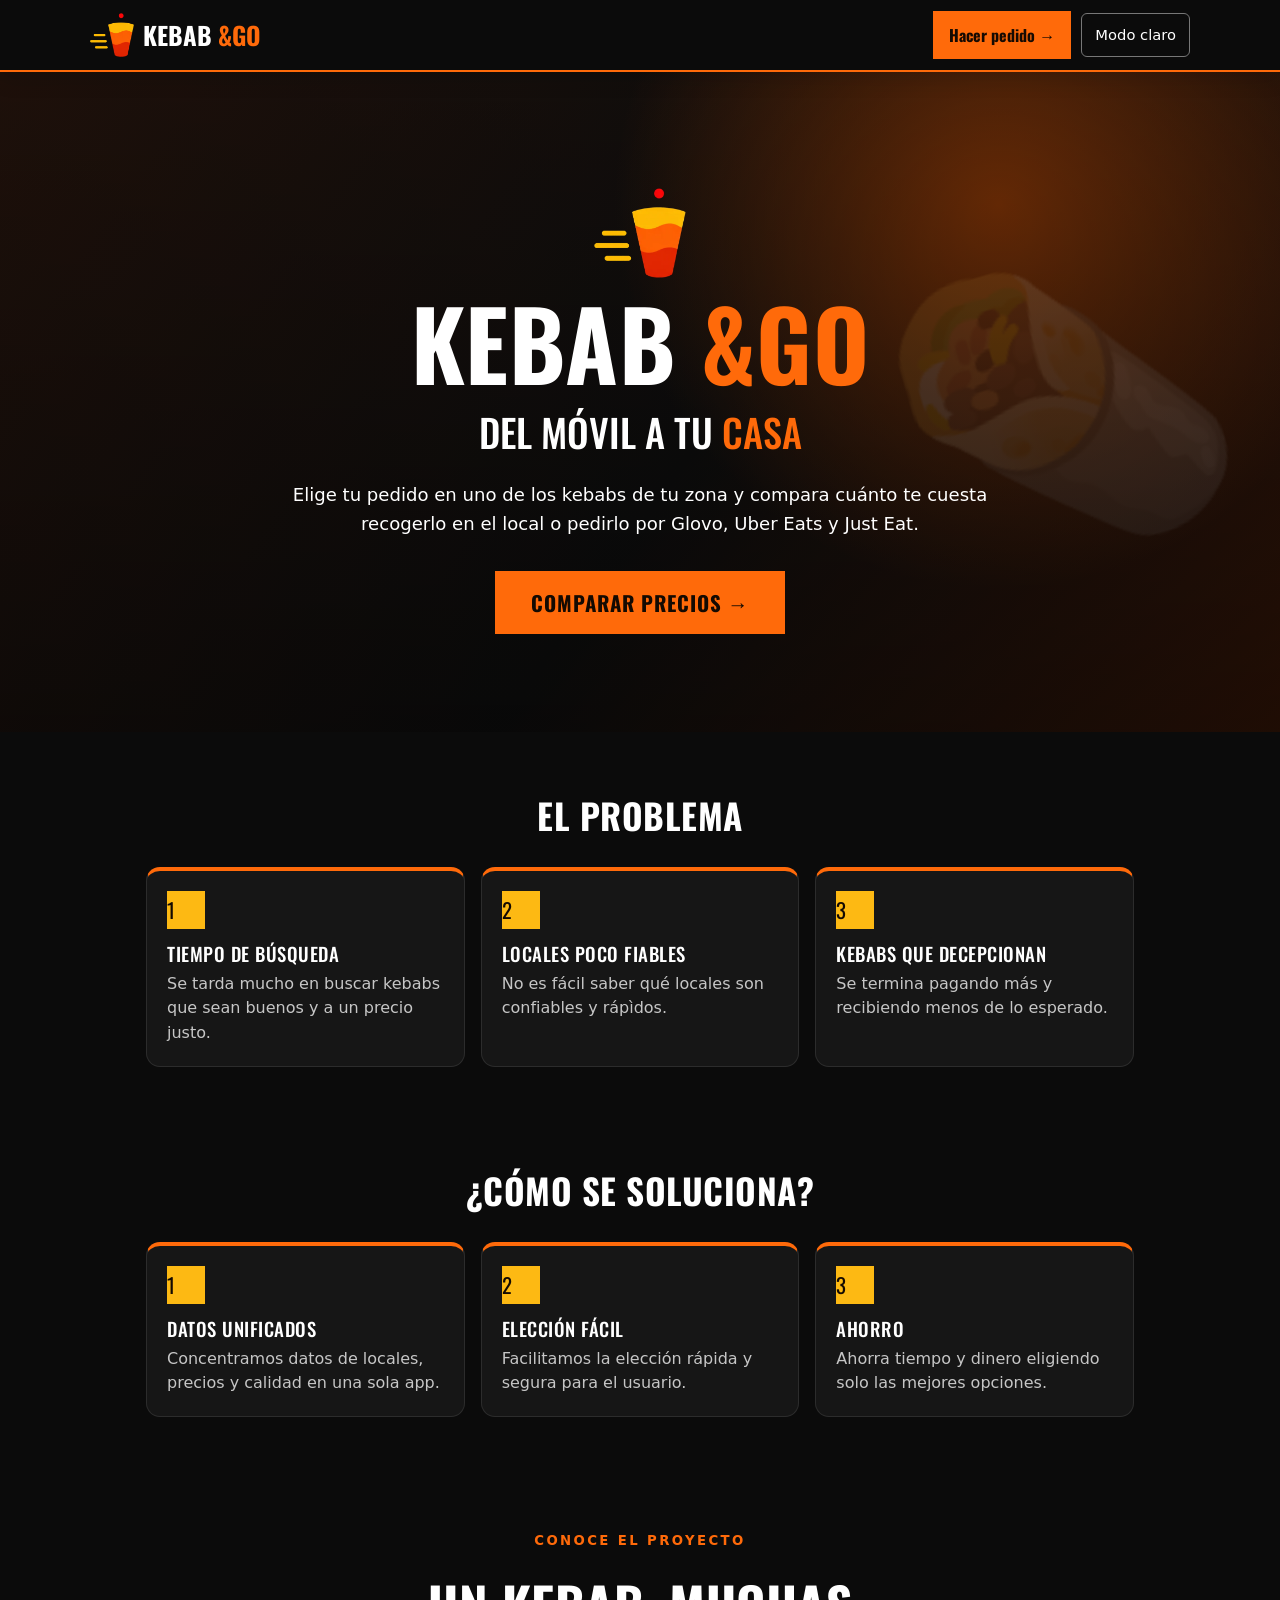
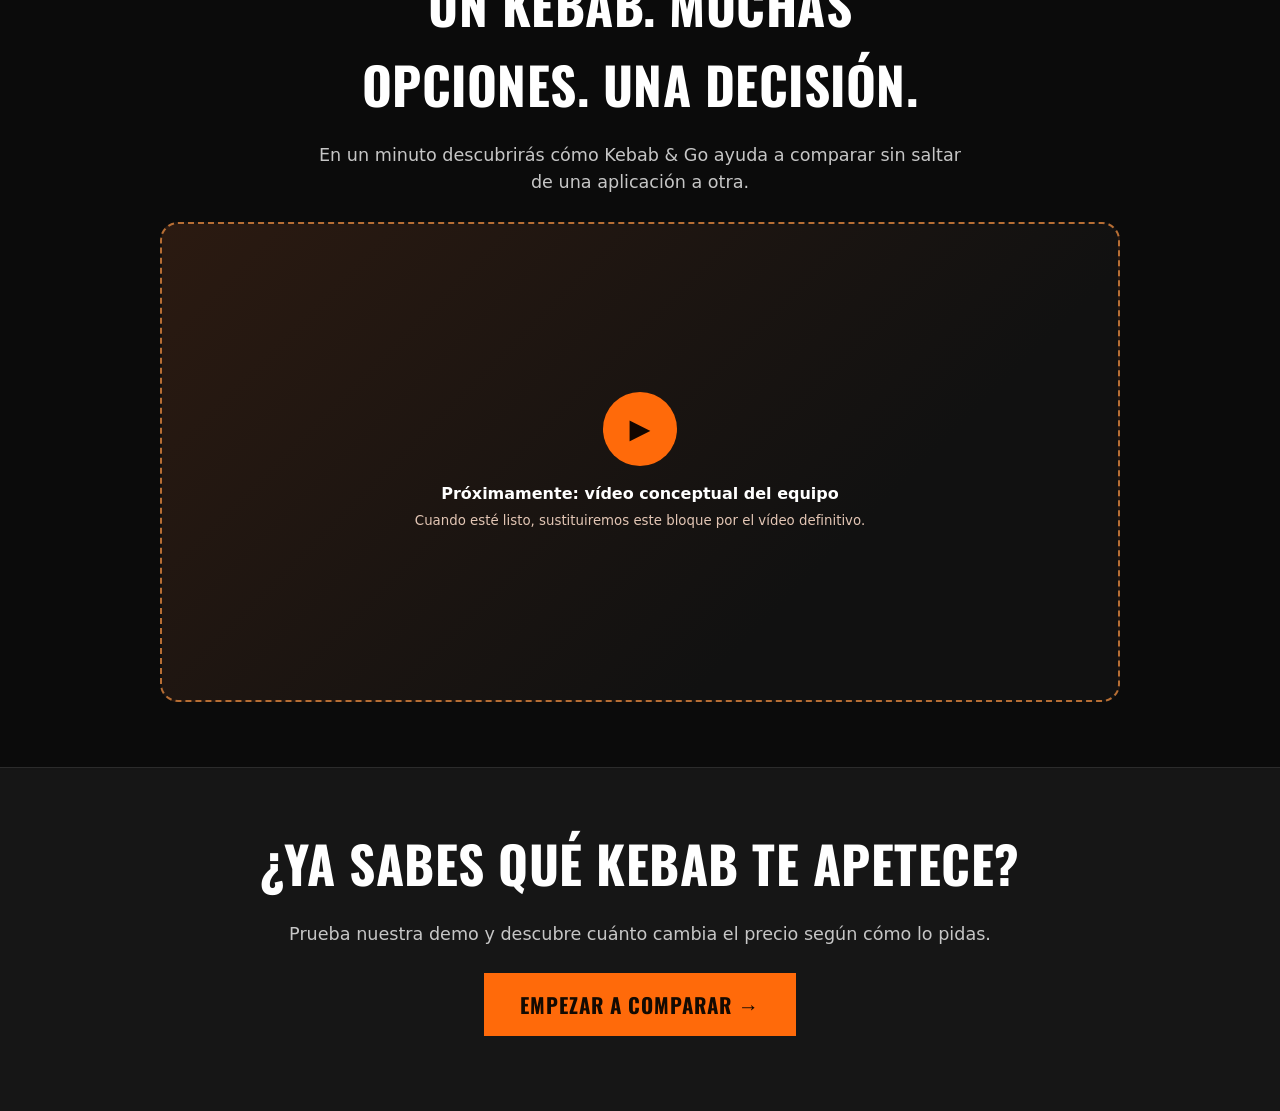
==== index.html @ 7c0723b8 "reorganizar carpetas para que se lean en la pagina web" ====
<!DOCTYPE html>
<html lang="es">

<head>
    <meta charset="utf-8">
    <meta name="viewport" content="width=device-width, initial-scale=1, viewport-fit=cover">
    <title>KEBAB&amp;GO</title>
    <link rel="icon" href="assets/favicon.png">
    <link rel="preconnect" href="https://fonts.googleapis.com">
    <link rel="preconnect" href="https://fonts.gstatic.com" crossorigin>
    <link href="https://fonts.googleapis.com/css2?family=Oswald:wght@500;700&display=swap" rel="stylesheet">
    <link rel="stylesheet" href="css/style.css">
    <link rel="stylesheet" href="css/inicio.css">
</head>

<body>

    <!-- Navegación fija, visible al desplazar la página -->
    <nav class="nav-global" aria-label="Navegación principal">
        <a class="nav-marca" href="#inicio" onclick="ir('inicio'); return false;">
            <img src="assets/logo.png" alt="" width="40" height="40">
            <span>KEBAB <strong>&amp;GO</strong></span>
        </a>
        <div class="nav-acciones">
            <button class="btn-nav-pedido" id="btn-nav-pedido" type="button">Hacer pedido →</button>
            <button class="btn-tema" type="button" aria-label="Cambiar modo de color">Modo claro</button>
        </div>
    </nav>

    <!-- ==================== PANTALLA 1: INICIO ==================== -->
    <div id="inicio">

        <section class="hero">

            <!-- Fondo de portada: no requiere vídeo ni imagen externa -->
            <div class="hero-decoracion" aria-hidden="true">🌯</div>
            <div class="hero-capa"></div>

            <div class="hero-contenido">
                <img class="logo" src="assets/logo.png" alt="Logo de KEBAB&GO">
                <h1>KEBAB <span>&amp;GO</span></h1>
                <p class="lema">Del móvil a tu <span>casa</span></p>
                <p class="desc">
                    Elige tu pedido en uno de los kebabs de tu zona y compara cuánto te cuesta
                    recogerlo en el local o pedirlo por Glovo, Uber Eats y Just Eat.
                </p>
                <button class="btn-grande" type="button" onclick="ir('menu')">Comparar precios →</button>
            </div>

        </section>

        <section class="como">
            <h2>El problema</h2>

            <div class="pasos">
                <div class="paso">
                    <span>1</span>
                    <h3>Tiempo de búsqueda</h3>
                    <p>Se tarda mucho en buscar kebabs que sean buenos y a un precio justo.</p>
                </div>
                <div class="paso">
                    <span>2</span>
                    <h3>Locales poco fiables</h3>
                    <p>No es fácil saber qué locales son confiables y rápìdos.</p>
                </div>
                <div class="paso">
                    <span>3</span>
                    <h3>Kebabs que decepcionan</h3>
                    <p>Se termina pagando más y recibiendo menos de lo esperado.</p>
                </div>
            </div>
            <h2>¿Cómo se soluciona?</h2>

            <div class="pasos">
                <div class="paso">
                    <span>1</span>
                    <h3>Datos unificados</h3>
                    <p>Concentramos datos de locales, precios y calidad en una sola app.</p>
                </div>
                <div class="paso">
                    <span>2</span>
                    <h3>Elección fácil</h3>
                    <p>Facilitamos la elección rápida y segura para el usuario.</p>
                </div>
                <div class="paso">
                    <span>3</span>
                    <h3>Ahorro</h3>
                    <p>Ahorra tiempo y dinero eligiendo solo las mejores opciones.</p>
                </div>
            </div>
        </section>

        <!-- Vídeo conceptual pendiente de entrega por el equipo -->
        <section class="video-conceptual" id="video-conceptual" aria-labelledby="titulo-video">
            <div class="video-intro">
                <p class="eyebrow">CONOCE EL PROYECTO</p>
                <h2 id="titulo-video">Un kebab. Muchas opciones. Una decisión.</h2>
                <p>En un minuto descubrirás cómo Kebab &amp; Go ayuda a comparar sin saltar de una aplicación a otra.</p>
            </div>
            <div class="video-pendiente">
                <span aria-hidden="true">▶</span>
                <p>Próximamente: vídeo conceptual del equipo</p>
                <small>Cuando esté listo, sustituiremos este bloque por el vídeo definitivo.</small>
            </div>
        </section>

        <section class="cta-final">
            <h2>¿Ya sabes qué kebab te apetece?</h2>
            <p>Prueba nuestra demo y descubre cuánto cambia el precio según cómo lo pidas.</p>
            <button class="btn-grande" type="button" onclick="ir('menu')">Empezar a comparar →</button>
        </section>

    </div>

    <!-- ==================== PANTALLAS 2 Y 3: COMPARADOR ==================== -->
    <div id="comparador" hidden>

        <div class="wrap">

            <header>
                <p>Compara tu pedido: recoger en local vs. apps de reparto</p>
            </header>

            <div class="steps">
                <span id="s1" class="on">1. Elige tu pedido</span>
                <span id="s2">2. Compara precios</span>
            </div>

            <main id="app"></main>

        </div>

        <div class="bar" id="bar">
            <div></div>
        </div>

    </div>

    <script src="js/tema.js"></script>
    <script src="js/data.js"></script>
    <script src="js/app.js"></script>

</body>

</html>
---- css/style.css ----
/* ==========================================================
   KEBAB&GO · Estilos generales
   Estilo: negro + naranja + amarillo, tipografía condensada
   ========================================================== */

/* ---------- Colores: modo oscuro (por defecto) ---------- */
:root {
    --bg: #0b0b0b;          /* fondo, casi negro */
    --card: #161616;        /* tarjetas */
    --tx: #ffffff;          /* texto */
    --mut: #c6c6c6;         /* texto secundario */
    --bd: #2c2c2c;          /* bordes */
    --ac: #ff6a0a;          /* naranja de la marca */
    --acx: #140a02;         /* texto sobre el naranja */
    --amarillo: #fdb913;    /* amarillo del logo */
    --brand: #000000;       /* cabecera */
    --brand-tx: #ffffff;
    --link: #ff8a3d;
    --ok: #7ed957;
    --okbg: #1b2a14;

    --fuente-titulos: "Oswald", "Bebas Neue", Impact, "Arial Narrow", sans-serif;
}

/* ---------- Colores: modo claro ---------- */
:root[data-theme="light"] {
    --bg: #fff6ea;
    --card: #ffffff;
    --tx: #1a1410;
    --mut: #655548;
    --bd: #f0dcc6;
    --ac: #ff6a0a;
    --acx: #140a02;
    --brand: #000000;
    --brand-tx: #ffffff;
    --link: #d4560a;
    --ok: #2f7d1a;
    --okbg: #e8f5df;
}

/* ---------- Base ---------- */
[hidden] {
    display: none !important;
}

* {
    box-sizing: border-box;
}

body {
    margin: 0;
    background: var(--bg);
    color: var(--tx);
    font-family: system-ui, -apple-system, "Segoe UI", Roboto, sans-serif;
    line-height: 1.55;
    transition: background 0.2s, color 0.2s;
}

h1,
h2,
h3 {
    font-family: var(--fuente-titulos);
    text-transform: uppercase;
    letter-spacing: 0.5px;
}

.wrap {
    max-width: 880px;
    margin: 0 auto;
    padding: 16px 16px 110px;
}

/* ---------- Cabecera ---------- */
header {
    padding: 16px;
    border-bottom: 4px solid var(--ac);
    background: var(--brand);
    color: var(--brand-tx);
}

.header-top {
    display: flex;
    justify-content: space-between;
    align-items: center;
    gap: 12px;
}

.marca {
    display: flex;
    align-items: center;
    gap: 10px;
    color: inherit;
    text-decoration: none;
}

.marca img {
    width: 44px;
    height: auto;
}

header h1 {
    margin: 0;
    font-size: 2rem;
    line-height: 1;
}

h1 span,
.lema span {
    color: var(--ac);
}

header p {
    margin: 10px 0 0;
    opacity: 0.85;
}

.btn-tema {
    padding: 6px 12px;
    border: 1px solid #ffffff;
    background: transparent;
    color: #ffffff;
    font: inherit;
    font-size: 0.92rem;
    cursor: pointer;
}

.btn-tema:hover {
    background: #ffffff;
    color: #000000;
}

/* ---------- Pasos ---------- */
.steps {
    display: flex;
    gap: 8px;
    margin: 16px 0;
    font-size: 0.97rem;
    color: var(--mut);
}

.steps span {
    flex: 1;
    padding: 6px 0;
    border-bottom: 3px solid var(--bd);
}

.steps .on {
    color: var(--tx);
    border-color: var(--ac);
    font-weight: 600;
}

.como h2 + .pasos + h2 {
    margin-top: 96px;
}

/* ---------- Pestañas de restaurantes ---------- */
.tabs {
    display: grid;
    grid-template-columns: repeat(3, 1fr);
    gap: 8px;
    margin-bottom: 14px;
}

.tab {
    padding: 10px;
    border: 2px solid var(--bd);
    background: var(--card);
    color: var(--tx);
    font: inherit;
    text-align: left;
    cursor: pointer;
}

.tab.on {
    border-color: var(--ac);
    background: color-mix(in srgb, var(--ac) 15%, var(--card));
    box-shadow: inset 0 -4px 0 var(--ac);
}

.tab:hover { border-color: var(--ac); }
.tab:focus-visible { outline: 3px solid var(--amarillo); outline-offset: 2px; }
.tab b {
    display: block;
    font-family: var(--fuente-titulos);
    font-size: 1.14rem;
    font-weight: 600;
    text-transform: uppercase;
}

.tab small {
    color: var(--mut);
}

/* ---------- Productos ---------- */
.item {
    display: flex;
    justify-content: space-between;
    align-items: center;
    gap: 12px;
    margin-bottom: 8px;
    padding: 12px;
    border: 1px solid var(--bd);
    background: var(--card);
}

.item h3 {
    margin: 0;
    font-size: 1.05rem;
    font-weight: 500;
}

.item p {
    margin: 2px 0 0;
    color: var(--mut);
    font-size: 0.97rem;
}

.price {
    color: var(--amarillo);
    font-weight: 700;
    white-space: nowrap;
}

:root[data-theme="light"] .price {
    color: var(--link);
}

.qty {
    display: flex;
    align-items: center;
    gap: 8px;
}

.qty button {
    width: 34px;
    height: 34px;
    border: 1px solid var(--bd);
    background: var(--bg);
    color: var(--tx);
    font-size: 1.1rem;
    cursor: pointer;
}

.qty button.add {
    background: var(--ac);
    border-color: var(--ac);
    color: var(--acx);
    font-weight: 700;
}

/* ---------- Barra inferior ---------- */
.bar {
    position: fixed;
    left: 0;
    right: 0;
    bottom: 0;
    padding: 12px 16px calc(12px + env(safe-area-inset-bottom, 0px));
    border-top: 2px solid var(--ac);
    background: var(--card);
}

.bar div {
    display: flex;
    justify-content: space-between;
    align-items: center;
    gap: 12px;
    max-width: 880px;
    margin: 0 auto;
}

.bar small {
    color: var(--mut);
}

/* ---------- Botones ---------- */
.btn {
    padding: 12px 18px;
    border: 0;
    background: var(--ac);
    color: var(--acx);
    font-family: var(--fuente-titulos);
    font-size: 1.05rem;
    font-weight: 700;
    letter-spacing: 0.5px;
    text-transform: uppercase;
    cursor: pointer;
}

.btn:hover {
    filter: brightness(1.1);
}

.btn:disabled {
    opacity: 0.4;
    cursor: not-allowed;
}

.link {
    margin-bottom: 10px;
    padding: 0;
    border: 0;
    background: none;
    color: var(--link);
    font: inherit;
    cursor: pointer;
}

/* ---------- Pantalla de comparación ---------- */
.sum {
    margin-bottom: 16px;
    padding: 12px;
    border: 1px solid var(--bd);
    background: var(--card);
    font-size: 0.9rem;
}

.sum ul {
    margin: 6px 0 0;
    padding: 0;
    list-style: none;
}

.sum li {
    display: flex;
    justify-content: space-between;
}

.opt {
    margin-bottom: 10px;
    padding: 14px;
    border: 2px solid var(--bd);
    background: var(--card);
}

.opt.best {
    border-color: var(--ok);
}

.opt .top {
    display: flex;
    justify-content: space-between;
    align-items: center;
    gap: 8px;
}

.opt h3 {
    margin: 0;
    font-size: 1.1rem;
    font-weight: 500;
}

.tot {
    font-family: var(--fuente-titulos);
    font-size: 1.7rem;
    font-weight: 700;
}

.tag {
    margin-left: 6px;
    padding: 2px 8px;
    background: var(--okbg);
    color: var(--ok);
    font-family: system-ui, sans-serif;
    font-size: 0.72rem;
    font-weight: 700;
    letter-spacing: 0;
}

.diff {
    color: var(--mut);
    font-size: 0.97rem;
}

.det {
    margin-top: 8px;
    color: var(--mut);
    font-size: 0.97rem;
}

.det div {
    display: flex;
    justify-content: space-between;
}

.det .nota-app {
    margin-top: 4px;
    font-style: italic;
}

.note {
    margin-top: 16px;
    color: var(--mut);
    font-size: 0.93rem;
}


/* Barra superior fija para ambas vistas */
body { padding-top: 72px; }
.nav-global {
 position: fixed; z-index: 1000; top: 0; left: 0; right: 0;
 min-height: 72px; padding: 10px max(18px, calc((100vw - 1100px) / 2));
 display: flex; align-items: center; justify-content: space-between; gap: 14px;
 background: rgba(12,12,12,.97); color: #fff;
 border-bottom: 2px solid var(--ac); box-shadow: 0 6px 20px rgba(0,0,0,.16);
}
.nav-marca { display: flex; align-items: center; gap: 9px; color: white; text-decoration: none; font-family: var(--fuente-titulos); font-size: 1.55rem; font-weight: 700; white-space: nowrap; }
.nav-marca img { height: 44px; width: 44px; object-fit: contain; }
.nav-marca strong { color: var(--ac); }
.nav-acciones { display: flex; align-items: center; gap: 10px; }
.btn-nav-pedido { border: none; background: var(--ac); color: #160a02; padding: 12px 16px; font-family: var(--fuente-titulos); font-size: 1rem; font-weight: 700; cursor: pointer; white-space: nowrap; }
.nav-global .btn-tema { border-color: #777; border-radius: 6px; padding: 10px 13px; white-space: nowrap; }
.nav-global button:focus-visible { outline: 3px solid var(--amarillo); outline-offset: 3px; }
#comparador header { border-radius: 12px; }
#comparador header p { margin-top: 0; font-size: 1.1rem; }
.tabs { gap: 10px; }
.tab { min-height: 85px; border-radius: 12px; transition: background .18s, border-color .18s; }
.item { border-radius: 12px; padding: 17px; margin-bottom: 10px; }
.item h3 { font-size: 1.23rem; }
.item p { font-size: 1rem; }
.price { font-size: 1.1rem; }
.note { line-height: 1.6; }
@media (max-width: 620px) {
 body { padding-top: 65px; }
 .nav-global { min-height: 65px; padding: 8px 12px; gap: 7px; }
 .nav-marca { font-size: 1.15rem; gap: 3px; }
 .nav-marca img { width: 35px; height: 35px; }
 .nav-acciones { gap: 6px; }
 .btn-nav-pedido { font-size: .87rem; padding: 10px 9px; }
 .nav-global .btn-tema { font-size: .8rem; padding: 8px 6px; }
 .tabs { grid-template-columns: 1fr; }
 .tab { min-height: 54px; }
 .bar { z-index: 800; }
}
---- css/inicio.css ----
/* ==========================================================
   KEBAB&GO · Página de inicio
   ========================================================== */

/* ---------- Portada ---------- */
.hero {
    position: relative;
    display: flex;
    align-items: center;
    justify-content: center;
    min-height: min(76vh, 660px);
    padding: 90px 24px 72px;
    overflow: hidden;
    background: radial-gradient(circle at 78% 20%, #8a3807 0, transparent 34%), linear-gradient(125deg, #27150d 0%, #101010 55%, #3b1808 100%);
    text-align: center;
    color: #ffffff;
}

.hero-video {
    position: absolute;
    top: 0;
    left: 0;
    width: 100%;
    height: 100%;
    object-fit: cover;
}

/* Capa oscura para que el texto se lea bien sobre el vídeo */
.hero-capa {
    position: absolute;
    top: 0;
    left: 0;
    width: 100%;
    height: 100%;
    background: linear-gradient(to bottom, rgba(0, 0, 0, 0.24), rgba(0, 0, 0, 0.48));
}

.hero .btn-tema {
    position: absolute;
    top: 16px;
    right: 16px;
    z-index: 2;
}

.hero-contenido {
    position: relative;
    z-index: 1;
    max-width: 730px;
}

.logo {
    width: 92px;
    height: auto;
    margin-bottom: 8px;
}

.hero h1 {
    margin: 0;
    font-size: clamp(3.1rem, 10vw, 6rem);
    font-weight: 700;
    line-height: 1;
}

.lema {
    margin: 12px 0 20px;
    font-family: var(--fuente-titulos);
    font-size: clamp(1.6rem, 5vw, 2.4rem);
    font-weight: 500;
    text-transform: uppercase;
}

.desc {
    margin: 0 0 32px;
    color: #e6e6e6;
    font-size: 1.05rem;
    line-height: 1.6;
}

.btn-grande {
    display: inline-block;
    padding: 16px 36px;
    border: 0;
    cursor: pointer;
    background: var(--ac);
    color: var(--acx);
    font-family: var(--fuente-titulos);
    font-size: 1.3rem;
    font-weight: 700;
    letter-spacing: 1px;
    text-decoration: none;
    text-transform: uppercase;
}

.btn-grande:hover {
    filter: brightness(1.12);
}

/* ---------- Cómo funciona ---------- */
.como {
    max-width: 860px;
    margin: 0 auto;
    padding: 56px 16px;
    text-align: center;
}

.como h2 {
    margin: 0;
    font-size: 2.2rem;
}

.pasos {
    display: grid;
    grid-template-columns: repeat(auto-fit, minmax(200px, 1fr));
    gap: 16px;
    margin-top: 24px;
}

.paso {
    padding: 20px;
    border: 1px solid var(--bd);
    border-top: 4px solid var(--ac);
    background: var(--card);
}

.paso span {
    display: inline-block;
    width: 38px;
    height: 38px;
    background: var(--amarillo);
    color: #140a02;
    font-family: var(--fuente-titulos);
    font-size: 1.3rem;
    line-height: 38px;
}

.paso h3 {
    margin: 10px 0 4px;
    font-weight: 500;
}

.paso p {
    margin: 0;
    color: var(--mut);
    font-size: 0.9rem;
}

/* Fondo decorativo discreto: portada más corta que antes */
.hero-decoracion {
    position: absolute;
    right: 4%; top: 19%;
    font-size: clamp(8rem, 21vw, 17rem);
    opacity: .16;
    transform: rotate(-16deg);
    pointer-events: none;
}
.hero .desc { color: #ffffff; font-size: 1.13rem; }
.como { max-width: 1020px; }
.paso { border-radius: 14px; text-align: left; }
.paso p { font-size: 1rem; }
.video-conceptual { max-width: 1000px; margin: 0 auto; padding: 45px 20px 65px; text-align: center; }
.video-intro { max-width: 650px; margin: 0 auto 26px; }
.video-intro h2, .cta-final h2 { font-size: clamp(2rem, 5vw, 3.2rem); margin: 6px 0 12px; }
.video-intro p:not(.eyebrow), .cta-final p { color: var(--mut); font-size: 1.1rem; }
.eyebrow { color: var(--ac); font-weight: 800; letter-spacing: .18em; font-size: .83rem; }
.video-pendiente { display: flex; flex-direction: column; justify-content: center; align-items: center; aspect-ratio: 16 / 8; min-height: 220px; background: linear-gradient(135deg, #2b1a11, #111 70%); border: 2px dashed #b76e34; border-radius: 18px; padding: 20px; color: white; }
.video-pendiente span { display: grid; place-items: center; width: 74px; height: 74px; border-radius: 50%; background: var(--ac); color: #120600; font-size: 1.7rem; }
.video-pendiente p { margin-bottom: 4px; font-weight: 750; }
.video-pendiente small { color: #e3c6b5; }
.cta-final { text-align: center; padding: 50px 22px 75px; background: var(--card); border-top: 1px solid var(--bd); }
.cta-final p { margin-bottom: 25px; }
@media (max-width: 620px) {
 .hero { min-height: 65vh; padding: 85px 20px 60px; }
 .hero-decoracion { opacity: .1; top: 28%; }
 .logo { width: 75px; }
 .como { padding: 40px 16px; }
 .video-pendiente { min-height: 230px; }
}
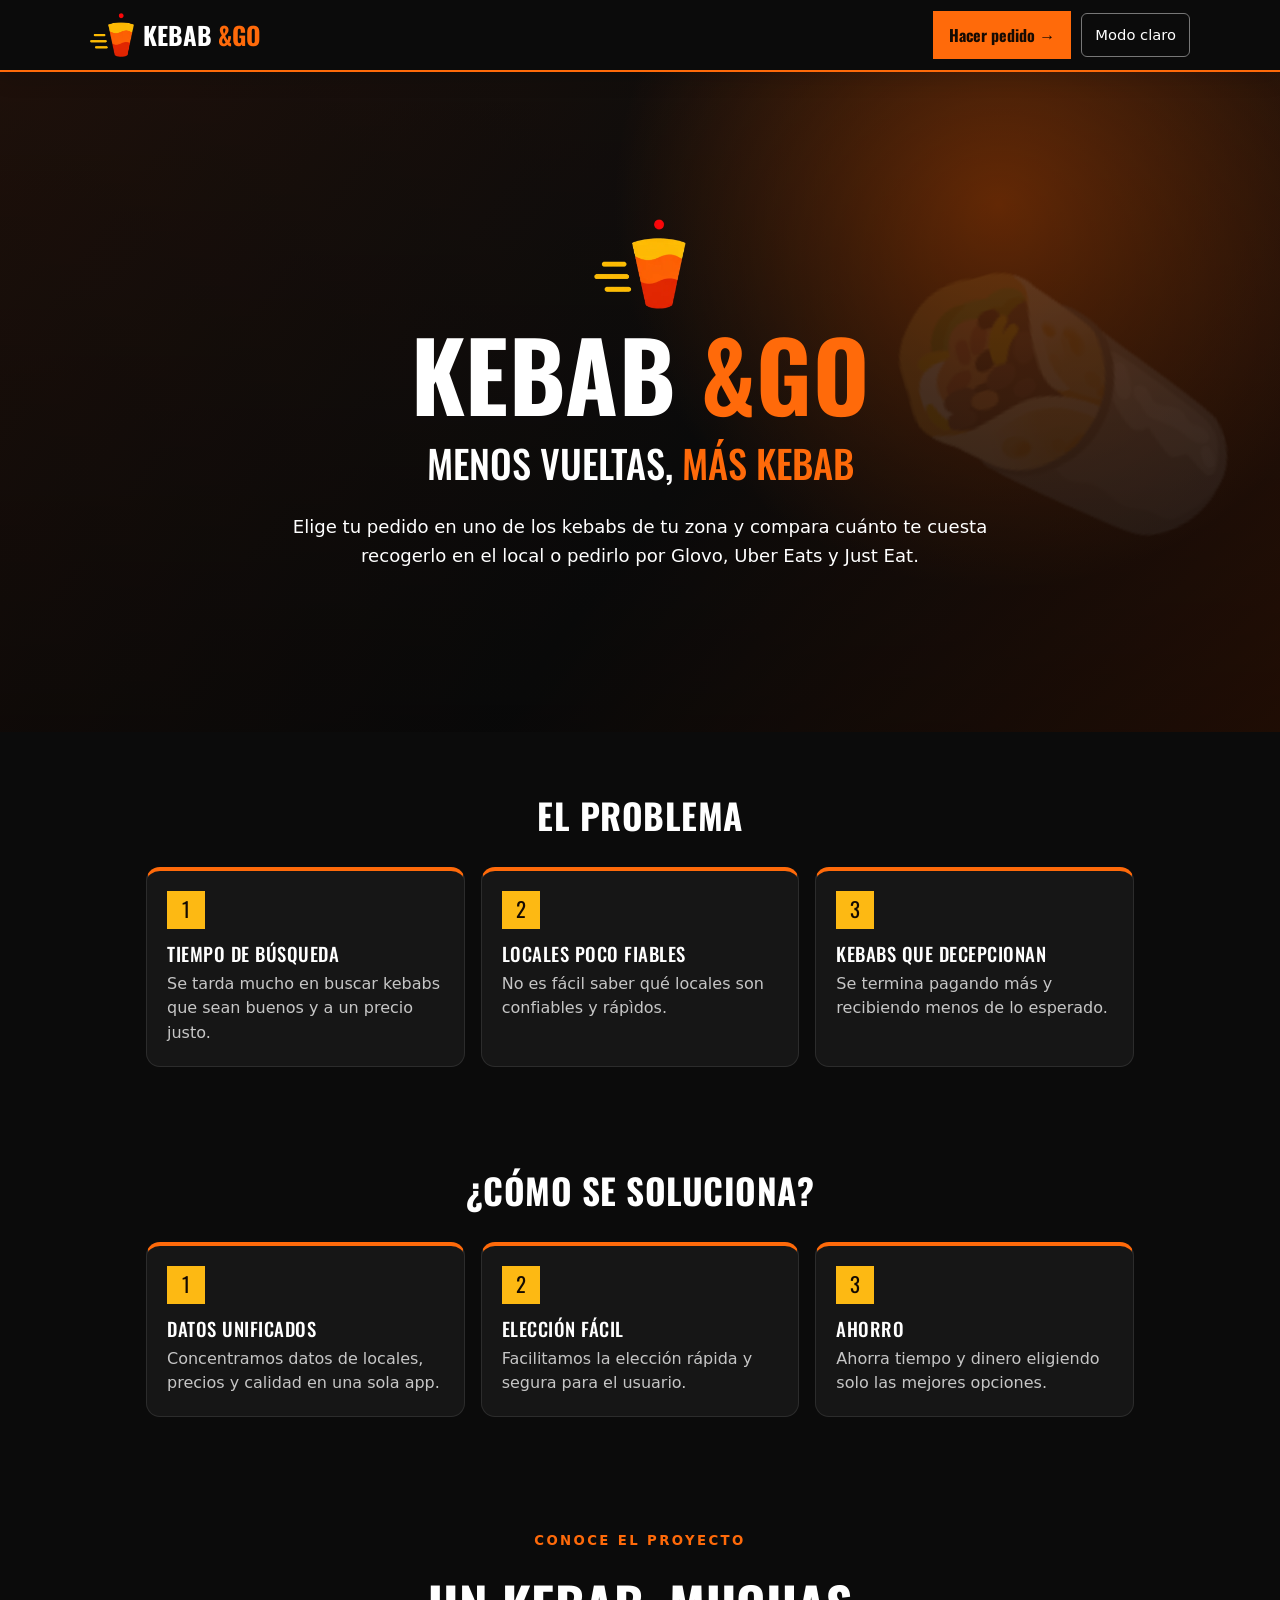
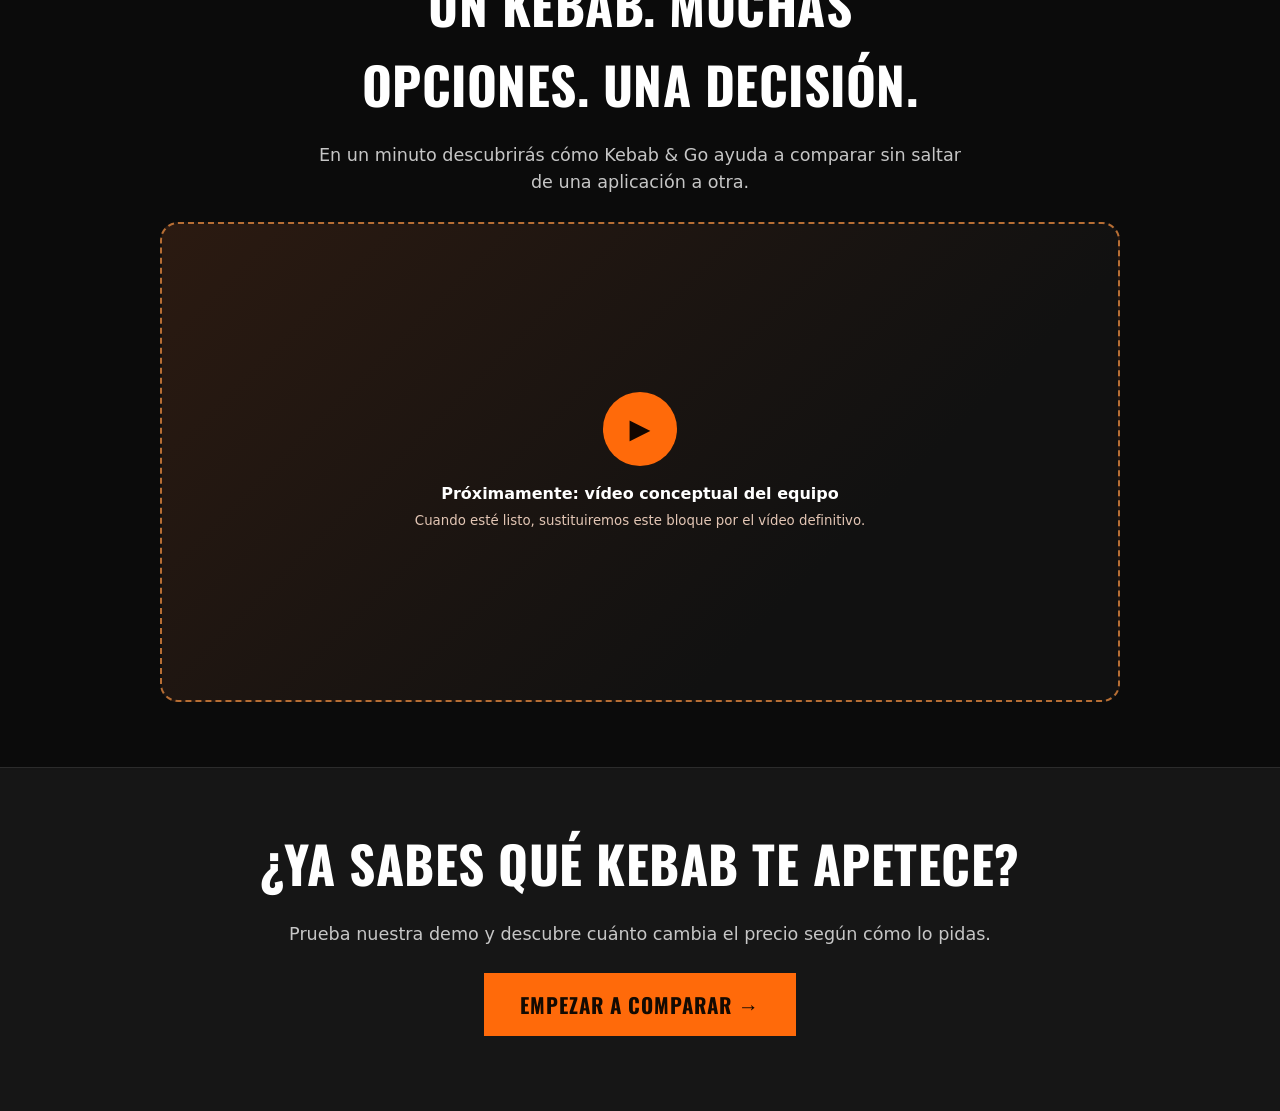
==== commit a238f571: "cambios" ====
--- a/index.html
+++ b/index.html
@@ -39,12 +39,11 @@
             <div class="hero-contenido">
                 <img class="logo" src="assets/logo.png" alt="Logo de KEBAB&GO">
                 <h1>KEBAB <span>&amp;GO</span></h1>
-                <p class="lema">Del móvil a tu <span>casa</span></p>
+                <p class="lema">Menos vueltas, <span>más kebab</span></p>
                 <p class="desc">
                     Elige tu pedido en uno de los kebabs de tu zona y compara cuánto te cuesta
                     recogerlo en el local o pedirlo por Glovo, Uber Eats y Just Eat.
                 </p>
-                <button class="btn-grande" type="button" onclick="ir('menu')">Comparar precios →</button>
             </div>
 
         </section>
--- a/css/inicio.css
+++ b/css/inicio.css
@@ -123,14 +123,17 @@
 }
 
 .paso span {
-    display: inline-block;
+    display: flex;
+    align-items: center;
+    justify-content: center;
     width: 38px;
     height: 38px;
     background: var(--amarillo);
     color: #140a02;
     font-family: var(--fuente-titulos);
     font-size: 1.3rem;
-    line-height: 38px;
+    line-height: 1;
+    text-align: center;
 }
 
 .paso h3 {
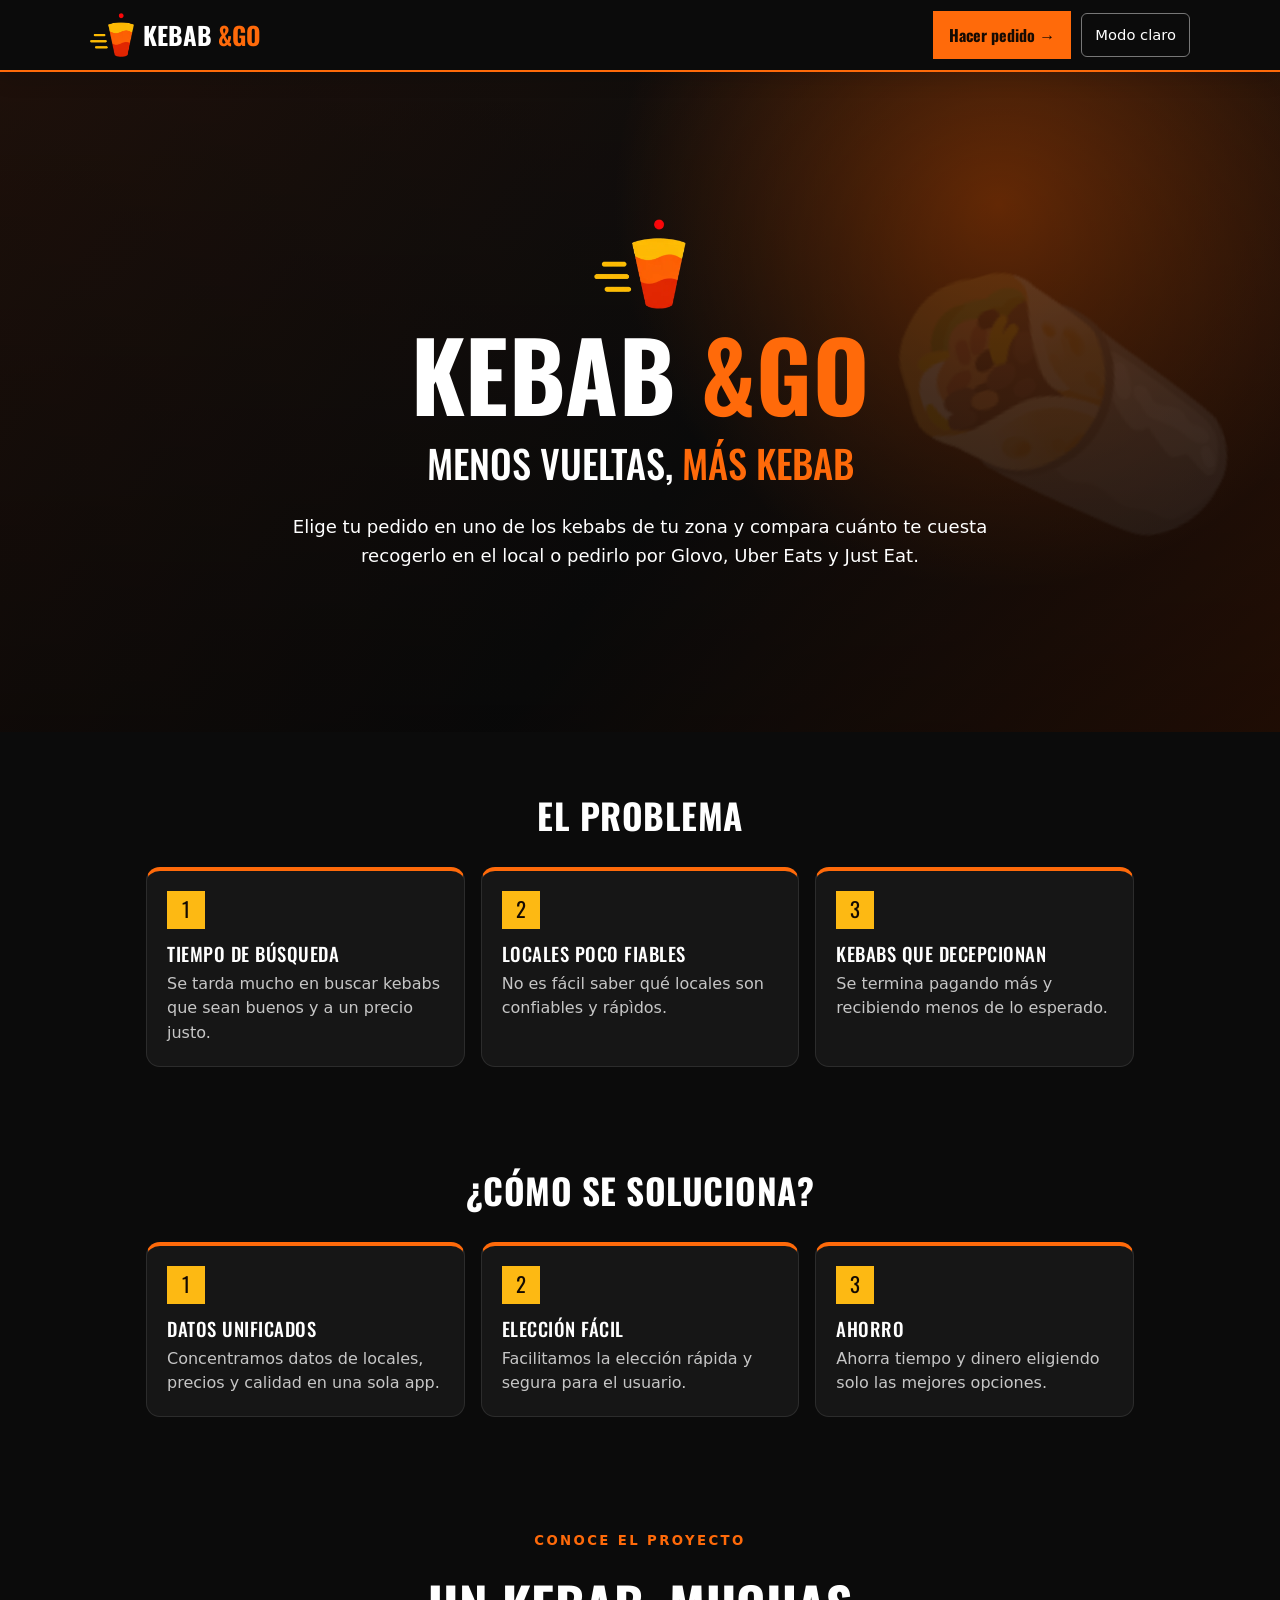
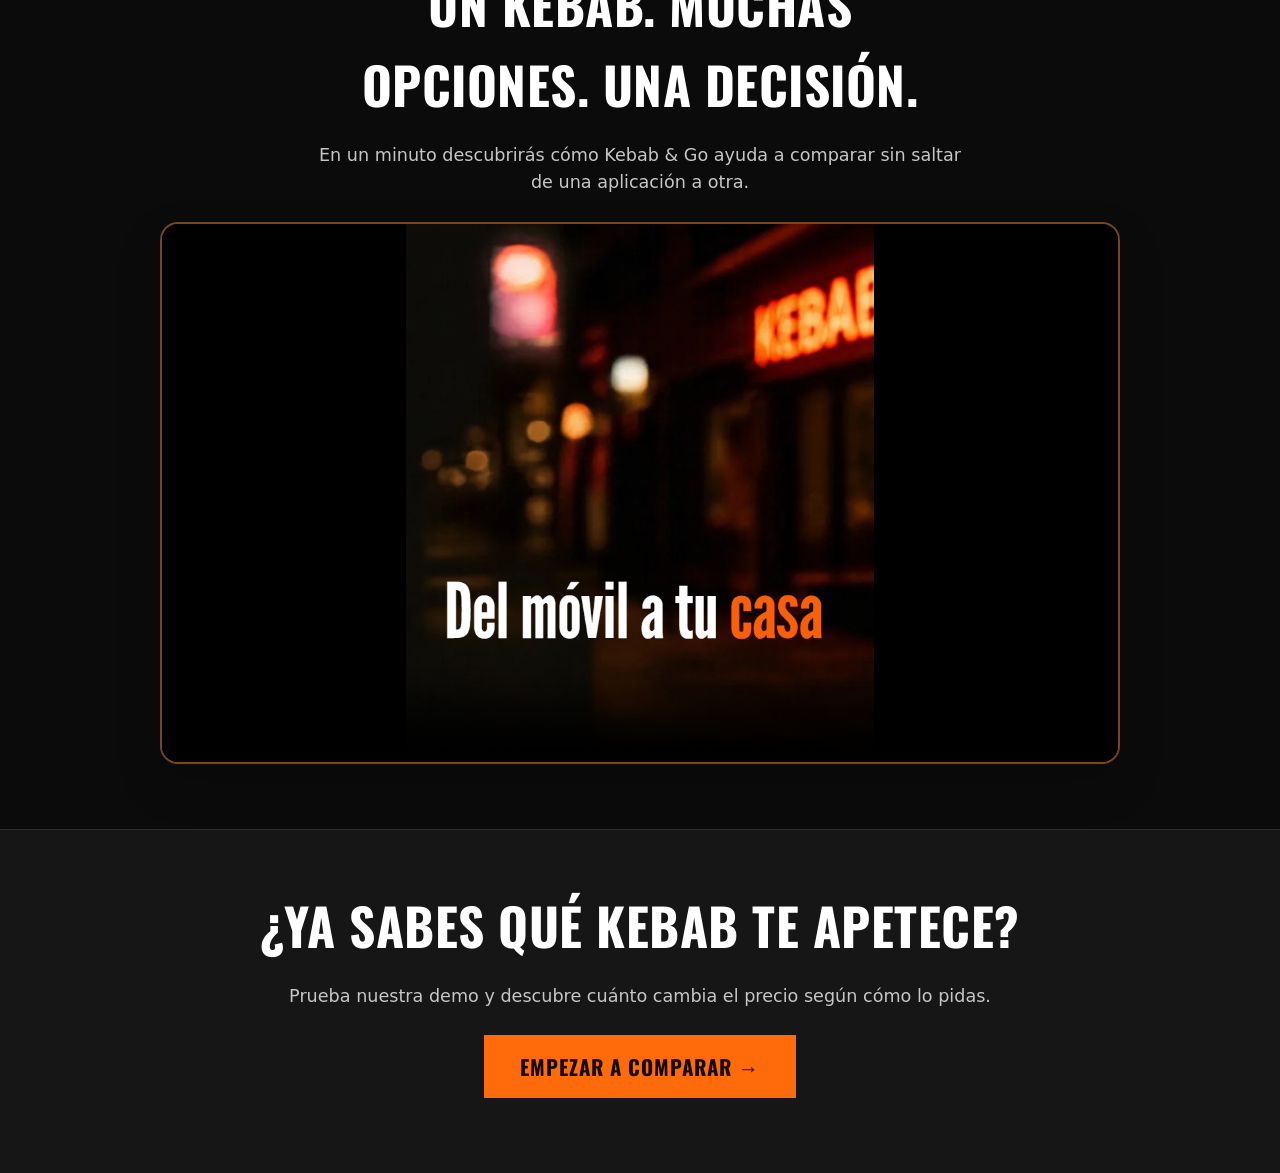
==== commit 034e22bc: "video" ====
--- a/index.html
+++ b/index.html
@@ -89,17 +89,18 @@
             </div>
         </section>
 
-        <!-- Vídeo conceptual pendiente de entrega por el equipo -->
+        <!-- Vídeo conceptual del proyecto -->
         <section class="video-conceptual" id="video-conceptual" aria-labelledby="titulo-video">
             <div class="video-intro">
                 <p class="eyebrow">CONOCE EL PROYECTO</p>
                 <h2 id="titulo-video">Un kebab. Muchas opciones. Una decisión.</h2>
                 <p>En un minuto descubrirás cómo Kebab &amp; Go ayuda a comparar sin saltar de una aplicación a otra.</p>
             </div>
-            <div class="video-pendiente">
-                <span aria-hidden="true">▶</span>
-                <p>Próximamente: vídeo conceptual del equipo</p>
-                <small>Cuando esté listo, sustituiremos este bloque por el vídeo definitivo.</small>
+            <div class="video-embed">
+                <video controls preload="metadata" poster="assets/poster.jpg">
+                    <source src="assets/video-conceptual.mp4" type="video/mp4">
+                    Tu navegador no soporta la reproducción de vídeo.
+                </video>
             </div>
         </section>
 
--- a/css/inicio.css
+++ b/css/inicio.css
@@ -165,10 +165,8 @@
 .video-intro h2, .cta-final h2 { font-size: clamp(2rem, 5vw, 3.2rem); margin: 6px 0 12px; }
 .video-intro p:not(.eyebrow), .cta-final p { color: var(--mut); font-size: 1.1rem; }
 .eyebrow { color: var(--ac); font-weight: 800; letter-spacing: .18em; font-size: .83rem; }
-.video-pendiente { display: flex; flex-direction: column; justify-content: center; align-items: center; aspect-ratio: 16 / 8; min-height: 220px; background: linear-gradient(135deg, #2b1a11, #111 70%); border: 2px dashed #b76e34; border-radius: 18px; padding: 20px; color: white; }
-.video-pendiente span { display: grid; place-items: center; width: 74px; height: 74px; border-radius: 50%; background: var(--ac); color: #120600; font-size: 1.7rem; }
-.video-pendiente p { margin-bottom: 4px; font-weight: 750; }
-.video-pendiente small { color: #e3c6b5; }
+.video-embed { width: min(100%, 960px); margin: 0 auto; overflow: hidden; border: 2px solid rgba(183, 110, 52, 0.65); border-radius: 18px; background: #000; box-shadow: 0 20px 45px rgba(0, 0, 0, 0.18); }
+.video-embed video { display: block; width: 100%; height: auto; aspect-ratio: 16 / 9; background: #000; }
 .cta-final { text-align: center; padding: 50px 22px 75px; background: var(--card); border-top: 1px solid var(--bd); }
 .cta-final p { margin-bottom: 25px; }
 @media (max-width: 620px) {
@@ -176,5 +174,4 @@
  .hero-decoracion { opacity: .1; top: 28%; }
  .logo { width: 75px; }
  .como { padding: 40px 16px; }
- .video-pendiente { min-height: 230px; }
 }
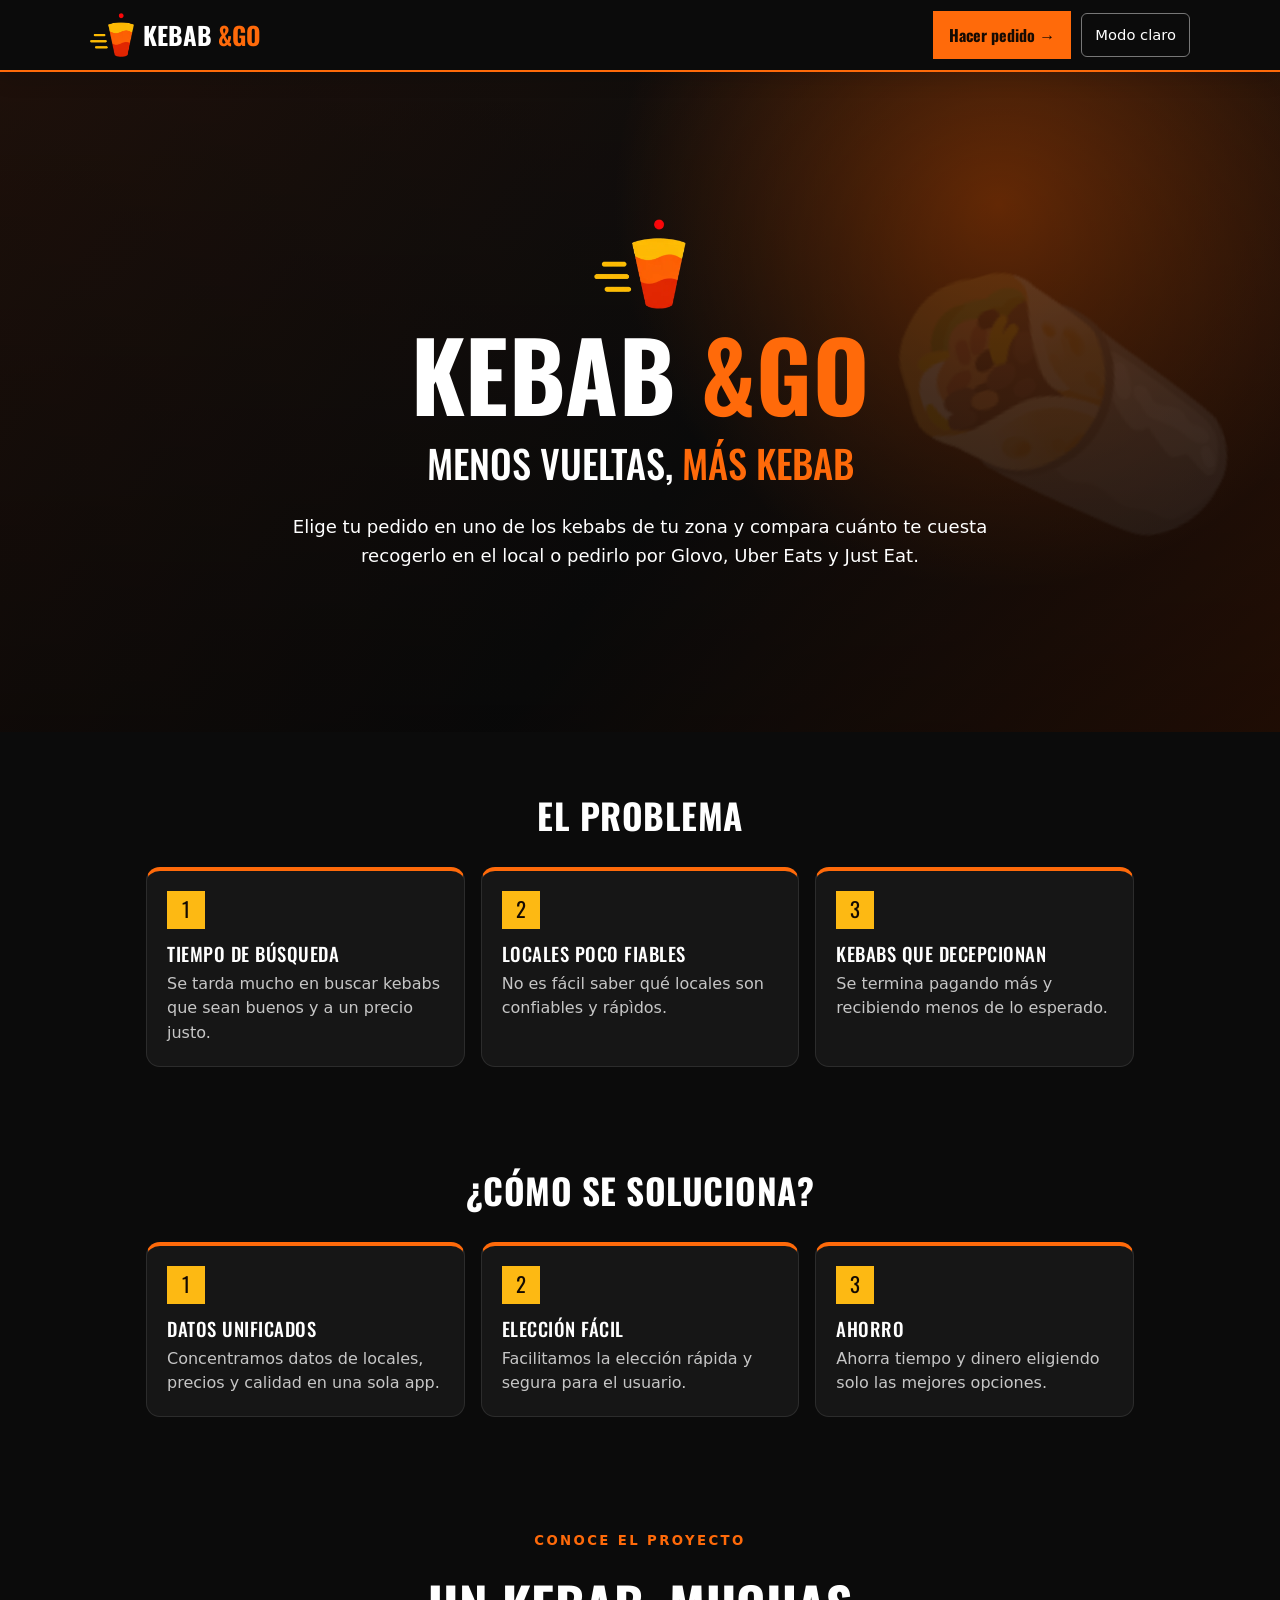
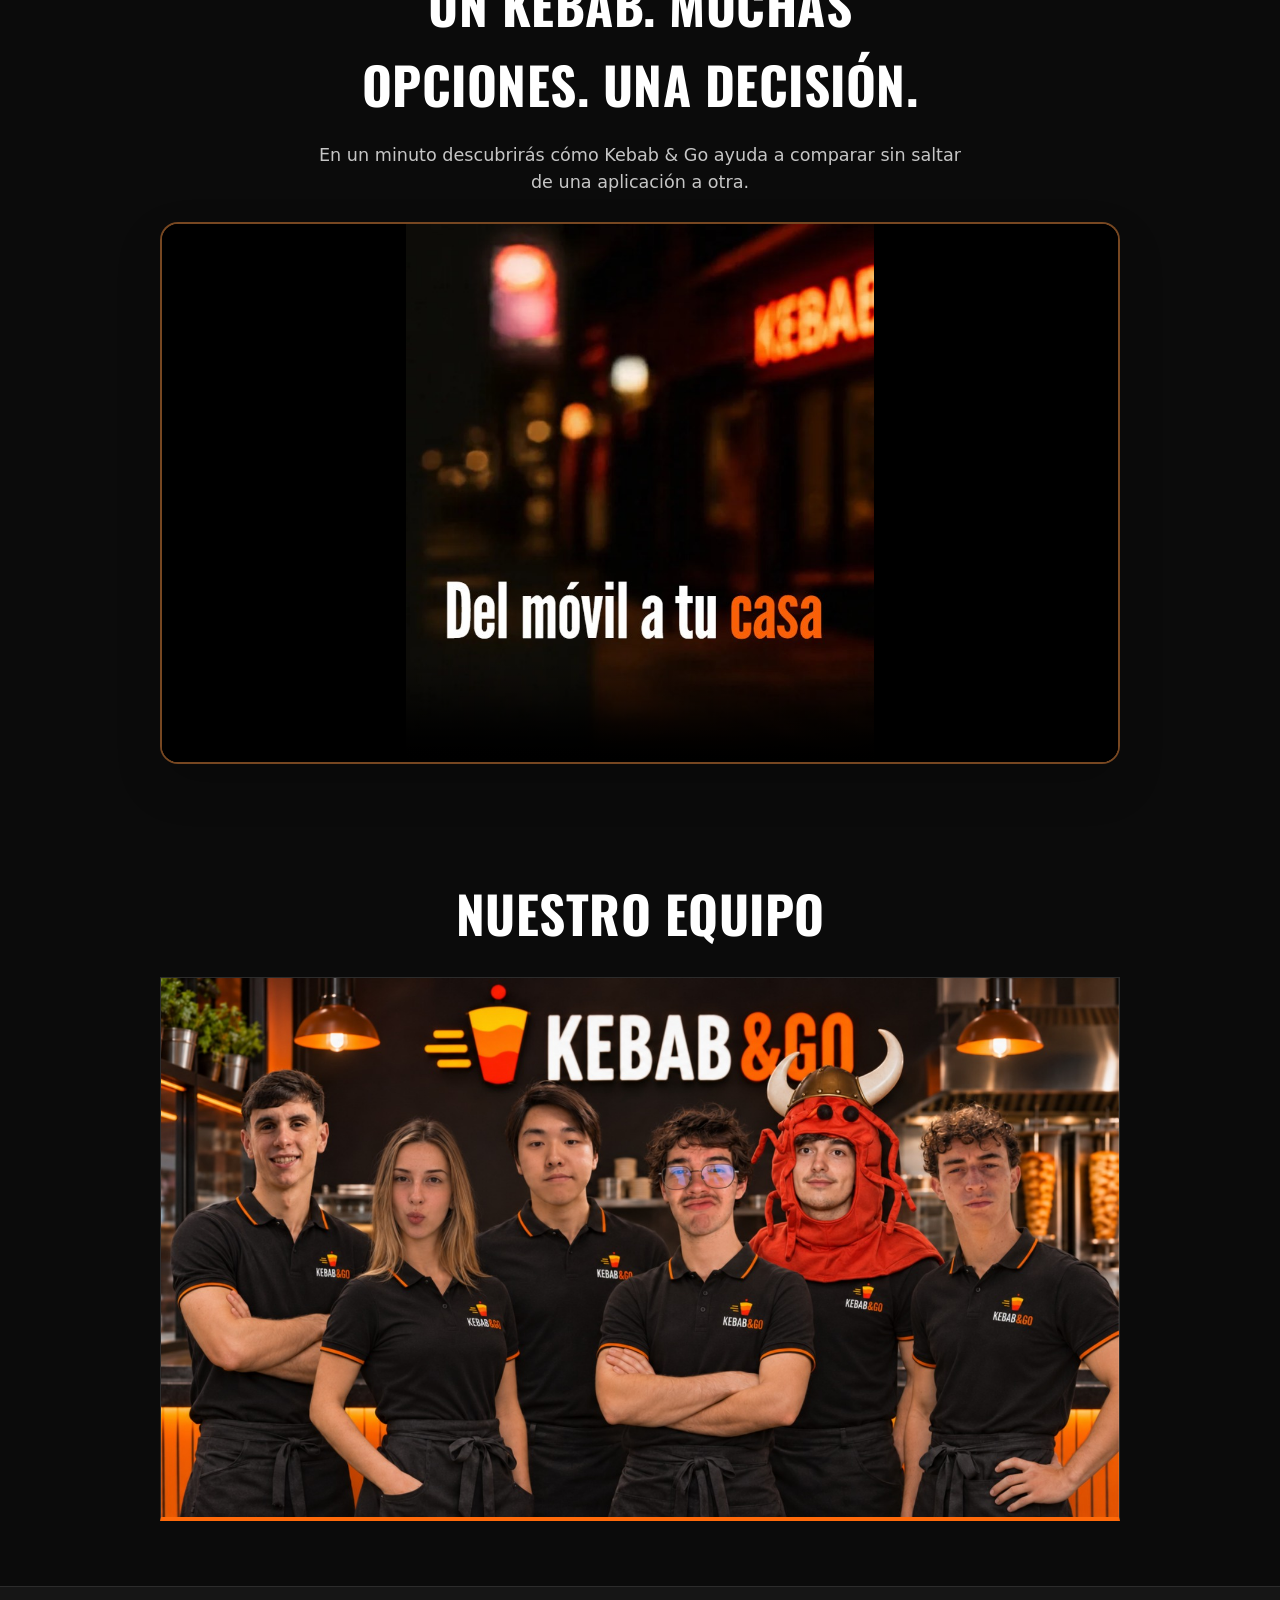
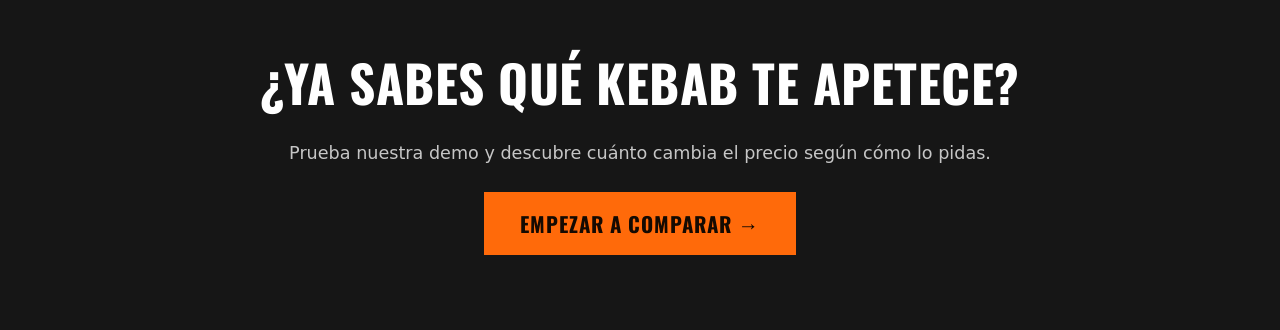
==== commit 1d34e9f2: "añadir apartado nuestro equipo" ====
--- a/index.html
+++ b/index.html
@@ -103,6 +103,12 @@
                 </video>
             </div>
         </section>
+        
+        <!-- Foto del equipo -->
+        <section class="equipo" aria-labelledby="titulo-equipo">
+            <h2 id="titulo-equipo">Nuestro equipo</h2>
+            <img src="assets/equipo.jpeg" alt="El equipo de KEBAB&amp;GO con el uniforme del local">
+        </section>
 
         <section class="cta-final">
             <h2>¿Ya sabes qué kebab te apetece?</h2>
--- a/css/inicio.css
+++ b/css/inicio.css
@@ -175,3 +175,24 @@
  .logo { width: 75px; }
  .como { padding: 40px 16px; }
 }
+
+/* ---------- Nuestro equipo ---------- */
+.equipo {
+    max-width: 1000px;
+    margin: 0 auto;
+    padding: 45px 20px 65px;
+    text-align: center;
+}
+
+.equipo h2 {
+    margin: 0 0 24px;
+    font-size: clamp(2rem, 5vw, 3.2rem);
+}
+
+.equipo img {
+    display: block;
+    width: 100%;
+    height: auto;
+    border: 1px solid var(--bd);
+    border-bottom: 4px solid var(--ac);
+}
